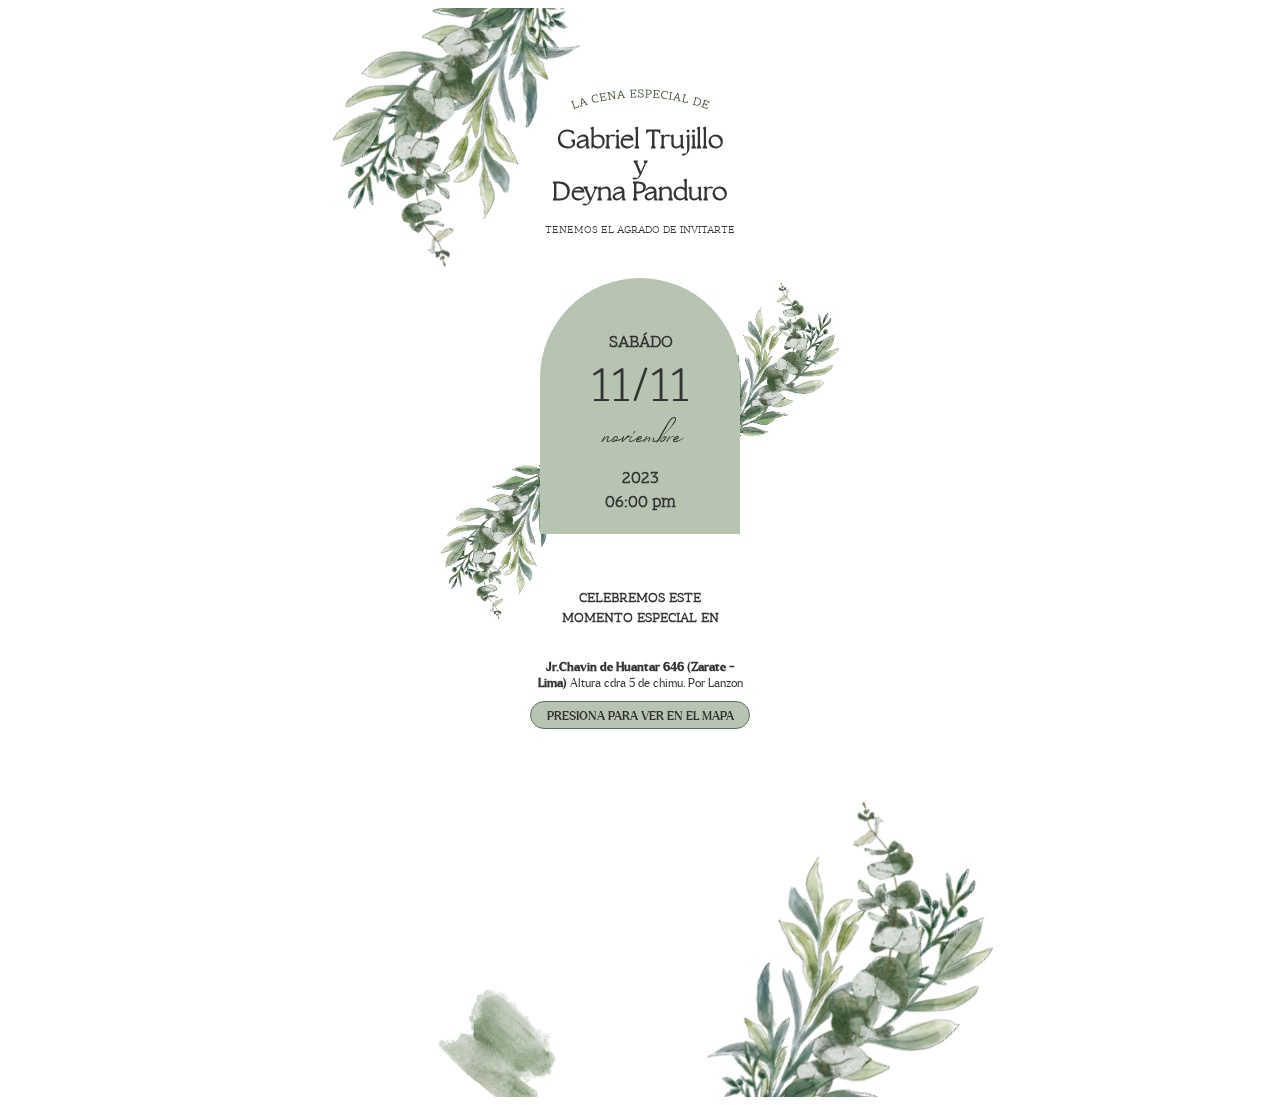
==== index.html @ 59240f62 "Add files via upload" ====
<!DOCTYPE html>
<html>
<head>
	<meta charset="utf-8">
	<meta name="viewport" content="width=device-width, initial-scale=1, maximum-scale=1" >
	<meta http-equiv="X-UA-Compatible" content="IE=edge">
	<title>Invitación</title>
	<link rel="stylesheet" href="./index.css">
	<link rel="stylesheet" href="./fonts.css">
	<link rel="stylesheet" href="https://necolas.github.io/normalize.css/8.0.1/normalize.css">

</head>
<body>
	<section class="b1">
		<div class="b1Table">
			<div class="b1TableImg1"><img class="" src="./invitacionhojas.png" width="193" alt=""></div>
			<!-- <div class="b1TableImg1-1"><img class="" src="./invitacionhojas.png" width="100" alt=""></div> -->
			<img src="./invitaciontitle.png" width="140" alt="">
			<div class="b1Title scroll-wrapper">
				<h1 class="scroll-item">Gabriel Trujillo <span>y</span> Deyna Panduro</h1>
				<p class="scroll-item">TENEMOS EL AGRADO DE INVITARTE</p>
			</div>
			<div class="b1Fecha scroll-wrapper" id="b1Fecha">
				<div class="b1TableImg2"><img class="" src="./invitacionhojas.png" width="100" alt=""></div>
				<div class="b1TableImg3"><img class="" src="./invitacionhojas.png" width="100" alt=""></div>
				<div class="b1FechaTitle">
					<h2 class="scroll-item">SABÁDO</h2>
					<div class="b1FechaNumbre scroll-item">
						<span class="b20ItemCount">11</span>/<span class="b20ItemCount">11</span>
					</div>
					<h3 class="scroll-item">noviembre</h3>
					<h4 class="scroll-item">
						<span>2023</span>
						<span>06:00 pm</span>
					</h4>
				</div>
			</div>
			<div class="b1Ubicación scroll-wrapper">
				<div class="scroll-item">
					<h2 class="">CELEBREMOS ESTE <br> MOMENTO ESPECIAL EN</h2>
					<p><strong>Jr.Chavin de Huantar 646 (Zarate - Lima)</strong> Altura cdra 5 de chimu.  Por Lanzon</p>
				</div>
				<a href="https://www.google.com/maps/place/Chavin+de+Huantar+646,+Lima+15401/@-12.027376,-77.0055119,17z/data=!3m1!4b1!4m6!3m5!1s0x9105c518de8ad63f:0x73045500a50023c1!8m2!3d-12.027376!4d-77.002937!16s%2Fg%2F11j6wj6cm7?entry=ttu" target="_blank" class="scroll-item" >PRESIONA PARA VER EN EL MAPA</a>
			</div>
			<div class="scroll-wrapper">
				<div class="b1Gracias scroll-item">
					<h2>AGRADECERÍAMOS MUCHO</h2>
					<p>Verte con una prenda verde que contraste a la perfección con nuestro <strong>Estilo Botánico de nuestro reunion</strong></p>
				</div>
				<div class="b1Fin scroll-item">
					<h2>CELEBREMOS JUNTOS</h2>
					<h3>¡Te esperamos!</h3>
				</div>
				
			</div>
			<div class="b1TableImg4"><img class="" src="./invitacionhojas.png" width="223" alt=""></div>
			<div class="b1TableImg5"><img class="" src="./invitacion-trazo.png" width="150" alt=""></div>
		</div>
	</section>
</body>

<script
  src="https://code.jquery.com/jquery-3.7.1.min.js"
  integrity="sha256-/JqT3SQfawRcv/BIHPThkBvs0OEvtFFmqPF/lYI/Cxo="
  crossorigin="anonymous"></script>

<script type="text/javascript" >
 window.addEventListener("load", (event) => {
    if(document.getElementById('b1Fecha')){
        const getScroll = () => {
            let heightWindow = parseInt(window.innerHeight / 2),
            topWindow = parseInt(window.scrollY),
            comparePos = heightWindow + topWindow,
            elB20 = document.getElementById('b1Fecha'),
            elB20line = document.getElementById('b1Fecha'),
            elB20Top = elB20.offsetTop,
            elB20lineTop = elB20line.offsetTop;
            if(comparePos > elB20Top){
        // animate count
                if(elB20.classList.contains('active') == false){
                    
                    $('.b20ItemCount').each(function () {
                        $(this).prop('Counter',0).animate({
                            Counter: $(this).text()
                        }, {
                            duration: 2000,
                            easing: 'swing',
                            step: function (now) {
                        now = Number(Math.ceil(now)).toLocaleString('en');
                                $(this).text(now);
                            }
                           });
                    });

                }
                elB20.classList.add('active')
            }

            if(comparePos > elB20lineTop){
                if(elB20line.classList.contains('active') == false){
            // loadBarScroll()
                }
                elB20line.classList.add('active')
            }
        }
        getScroll()
        window.onscroll = getScroll
    }
    console.log("page is fully loaded");
});

//OBSERVERS
// Mp4 Video en Caja
function playMp4(elementToPlay) {
	// $(elementToPlay).each(function(index, el) {
		if (!!$(elementToPlay).find('video').length) {
			$(elementToPlay).find('video').get(0).play();
			$(elementToPlay).addClass('video') 	
		}else{return}
	// });
}

//CONFIGURACION POR DEFECTO DEL OBSERVER
const appearOptions = {
    threshold: 0,
    rootMargin: "0px 0px -30% 0px"
};

const imgOptions = {
    threshold: 0,
    rootMargin: "0px 0px 10% 0px"
};

// OBSERVER BASICO (SOLO AGREGA UNA CLASE)
const simpleObs = new IntersectionObserver((entries,simpleObs)=>{
    entries.forEach(entry =>{
        let obsItem = entry.target
        if (!!entry.isIntersecting) {
            obsItem.classList.add("isVisible");
            simpleObs.unobserve(obsItem)
        }else {return;}
    })
},appearOptions)

const obsItemArray = document.querySelectorAll(".obsv");
obsItemArray.forEach(fader => {
    setTimeout(() => {
        simpleObs.observe(fader);
    }, 500);
})

// OBSERVER PARA ANIMACIONES DE ENTRADA 
const appearOnScroll = new IntersectionObserver(function(
    entries,
    appearOnScroll
    ) {
    entries.forEach(entry => {
        let scrollItem = entry.target
        if (!!entry.isIntersecting) {
            let listOfItems = scrollItem.querySelectorAll('.scroll-item')
            Array.prototype.forEach.call(listOfItems, (el, i) => {
                el.style.transitionDelay = `${i * 170}` + 'ms'
                el.classList.add("animaActive");
            })
            appearOnScroll.unobserve(scrollItem);
            
            setTimeout(() => {
                listOfItems.forEach((el)=>{
                    el.style.transitionDelay = '0ms'
                    el.classList.remove("initAnima")
                    el.classList.remove("animaActive")
                    el.classList.remove("scroll-item")
                })
            }, 1500);
        } else {return;}
    });
},
appearOptions)

const faderWrap = document.querySelectorAll(".scroll-wrapper");
faderWrap.forEach(wrap => {
    let listOfItems = wrap.querySelectorAll('.scroll-item')
    listOfItems.forEach(fader => {
        let dataAnima = fader.getAttribute('data-anima')
        if (!dataAnima) {
            fader.classList.add("initAnima")
        }else{
            fader.classList.add(`${dataAnima}`)
        }
    })
    setTimeout(() => {
        appearOnScroll.observe(wrap);
    }, 500);
})


//OBSERVER PARA IMG
const imgOnScroll = new IntersectionObserver(function(
    entries,
    imgOnScroll
    ) {
    entries.forEach(entry => {
        let scrollItem = entry.target
        let datasrc = scrollItem.getAttribute('data-src')
        if (!!entry.isIntersecting) {
            scrollItem.src = datasrc
            imgOnScroll.unobserve(scrollItem);
        } else {return;}
    });
},
imgOptions);

const imgItem = document.querySelectorAll(".imgLazy");
imgItem.forEach(img => {
  imgOnScroll.observe(img);
}); 

// OBSERVER PARA VIDEO
const playOnScroll = new IntersectionObserver(function(
    entries,
    playOnScroll
    ) {
    entries.forEach(entry => {
        let scrollItem = entry.target
        if (!!entry.isIntersecting) {
            playMp4(scrollItem)
            playOnScroll.unobserve(scrollItem);
        } else {return;}
    });
},
appearOptions);

const videoItem = document.querySelectorAll(".mp4Autoplay");
videoItem.forEach(video => {
  playOnScroll.observe(video);
}); 
 
</script>








</html>
---- index.css ----
.scroll-item{
	opacity: 0;
}
.initAnima{
	will-change: transform;
	opacity: 0;
	transition: opacity 1s cubic-bezier(.165,.84,.44,1),transform 1s cubic-bezier(.165,.84,.44,1);
	transform: translateY(4rem);
	transform-origin: top center;
	
}
.initAnima.animaActive{
	opacity: 1;
	transform: translateY(0);

}
.down-up,
.up-down,
.left-right,
.right-left,
.small-big,
.big-small,
.opacity {
  transform-origin: top center;
  will-change: transform;
  opacity: 0;
  transition: opacity 1s cubic-bezier(0.165, 0.84, 0.44, 1), transform 1s cubic-bezier(0.165, 0.84, 0.44, 1);
}
.down-up.active,
.up-down.active,
.left-right.active,
.right-left.active,
.small-big.active,
.big-small.active,
.opacity.active {
  opacity: 1;
}
.down-up {
  transform: scaleY(1.26) translateY(2rem);
}
.down-up.active {
  transform: scaleY(1) translateY(0);
}
.up-down {
  transform: translateY(-2rem);
}
.up-down.active {
  transform: translateY(0);
}
.left-right {
  transform: translateX(-2rem);
}
.left-right.active {
  transform: translateX(0);
}
.right-left {
  transform: translateX(4rem);
}
.right-left.active {
  transform: translateX(0);
}
.small-big {
  transform: scale(0.9);
}
.small-big.active {
  transform: scale(1);
}
.big-small {
  transform: scale(1.1);
}
.big-small.active {
  transform: scale(1);
}

@keyframes anima1 {
	0%{
		transform: rotateZ(0deg) scale(1) translateY(0px);
	}

	44.3333%{
		transform: rotateZ(-2deg) scale(1.02) translateY(-10px);

	}
	77.6666%{
		transform: rotateZ(2deg) scale(1) translateY(2px);

	}

	100%{
		transform: rotateZ(0deg) scale(1) translateY(0px);

	}
}

body{
	background-color: #fff;
}
.b1{

	overflow:  hidden;
	width: 100%;
}
.b1TableImg1{
	position: absolute;
	left: -60px;
	top: -110px;
	transform: rotateZ(210deg);
}
.b1TableImg1-1{
	position: absolute;
	left: -0px;
	top: -50px;
	transform: rotateZ(210deg);
	
}
.b1TableImg1 img{
	animation: anima1 6000ms infinite;
	transform-origin: bottom right;
}
.b1TableImg1-1 img{
	animation: anima1 6000ms infinite 500ms;
	transform-origin: bottom right;
}
.b1TableImg2{
	position: absolute;
	left: -80px;
	bottom: -80px;
	transform: rotateZ(210deg);
	z-index: -1;
}
.b1TableImg2 img{
	animation: anima1 6000ms infinite reverse;
	transform-origin: bottom right;
}

.b1TableImg3{
	position: absolute;
	right: -80px;
	bottom: 60px;
	transform: rotateZ(30deg);
	z-index: -1;
}
.b1TableImg3 img{
	animation: anima1 6000ms infinite 1000ms;
	transform-origin: bottom right;
}
.b1TableImg4{
	position: absolute;
	right: -100px;
	bottom: -130px;
	transform: rotateZ(30deg);
}
.b1TableImg4 img{
	animation: anima1 6000ms infinite 500ms reverse;
	transform-origin: bottom right;
}
.b1TableImg5{
	position: absolute;
	left: 0px;
	bottom: -30px;
	transform: rotateZ(0deg);
}
/* .b1TableImg5 img{
	animation: anima1 6000ms infinite 2000ms ;
	transform-origin: bottom right;
} */


.b1Table{
	max-width: 420px;
	margin:  auto;
	background-image: url('./img/invitacion.jpg');
	background-size: cover;
	padding: 80px 0;
	text-align: center;
	color: #333333;
	position: relative;
	z-index: 0;
}

.b1Table img{
	display: block;
	margin:  auto;
}
.b1Title h1{
	text-align: center;
	font-size: 26px;
	font-family: 'the_seasonslight';
	color: #333333;
}
.b1Title h1 span{
	display: block;
}
.b1Title p{
	text-align: center;
	font-size: 11px;
	font-family: 'scope_oneregular';
	color: #333333;
	margin-bottom: 40px;
}

.b1Fecha{
	width: 200px;
	height: 256px;
	background-color: #b6c4b1;
	border-radius: 100px 100px 0 0;
	margin: auto;
	display: flex;
	align-items: center;
	justify-content: center;
	padding-top: 35px;
	box-sizing: border-box;
	position: relative;

}


.b1FechaTitle h2{
	font-size: 17px;
	font-family: 'scope_oneregular';
	color: #333333;
	text-transform: uppercase;
	margin: 0 0 10px 0;
}
.b1FechaNumbre {
	font-family: 'scope_oneregular';
	font-size: 50px;
	line-height: 1;

}
.b1FechaNumbre span{
	font-size: 50px;
	color: #333333;
	font-family: 'scope_oneregular';
}
.b1FechaTitle h3{
	margin: 0 0 10px 0;
	font-size: 28px;
	font-weight: normal;
	font-family: 'quidityregular';
}
.b1FechaTitle h4{
	margin: 0px 0;
	font-size: 17px;
	font-family: 'scope_oneregular';
}
.b1FechaTitle h4 span{
	display: block;
}
.b1Ubicación{
	max-width: 220px;
	margin:  auto;
	margin-top: 55px;
	margin-bottom:  40px;
	
}	
.b1Ubicación h2{
	font-size: 14px;
	font-family: 'scope_oneregular';
	text-transform: uppercase;
	margin-bottom: 30px;
}
.b1Ubicación p{
	max-width: 270px;
	margin: auto;
	font-family: 'larken-lightregular';
	font-size: 12px;
	margin-bottom: 10px;
}

.b1Ubicación p strong{
	font-family: 'larken-mediumregular';
	font-size: 12px;
}
.b1Ubicación a{
	font-family: 'larken-mediumregular';
	appearance: none;
	font-size: 12px;
	height: 28px;
	line-height: 28px;
	background-color: #b6c4b1;
	border: 1px solid #597361;
	border-radius: 14px;
	padding: 0 10px;
	box-sizing: border-box;
	display: block;
	color: #333333;
	text-decoration: none;
}

.b1Gracias{
	margin-top: 0;
	max-width: 200px;
	margin: auto;
	margin-bottom:  40px;
}
.b1Gracias h2{
	font-size: 15px;
	color: #333333;
	font-family: 'scope_oneregular';
	text-transform: uppercase;
}
.b1Gracias p{
	font-size: 14px;
	color: #333333;
	font-family: 'larken-lightregular';
}
.b1Gracias p strong{
	font-size: 14px;
	color: #333333;
	font-family: 'larken-mediumregular';
	display: block;
}

.b1Fin h2{
	font-size: 14px;
	font-family: 'scope_oneregular';
}
.b1Fin h3{
	margin: 0;
	font-weight: normal;
	font-size: 35px;
	font-family: 'quidityregular';
}





























/* @import url('normalize.css') */
---- fonts.css ----
/*! Generated by Font Squirrel (https://www.fontsquirrel.com) on November 6, 2023 */



@font-face {
    font-family: 'the_seasonslight';
    src: url('./fontspring-demo-theseasons-lt-webfont.woff2') format('woff2'),
         url('./fontspring-demo-theseasons-lt-webfont.woff') format('woff'),
         url('./fontspring-demo-theseasons-lt-webfont.svg#the_seasonslight') format('svg');
    font-weight: normal;
    font-style: normal;

}




@font-face {
    font-family: 'the_seasonsregular';
    src: url('./fontspring-demo-theseasons-reg-webfont.woff2') format('woff2'),
         url('./fontspring-demo-theseasons-reg-webfont.woff') format('woff'),
         url('./fontspring-demo-theseasons-reg-webfont.svg#the_seasonsregular') format('svg');
    font-weight: normal;
    font-style: normal;

}




@font-face {
    font-family: 'scope_oneregular';
    src: url('./scopeone-regular-webfont.woff2') format('woff2'),
         url('./scopeone-regular-webfont.woff') format('woff'),
         url('./scopeone-regular-webfont.svg#scope_oneregular') format('svg');
    font-weight: normal;
    font-style: normal;

}




@font-face {
    font-family: 'larken-lightregular';
    src: url('./larken_light-webfont.woff2') format('woff2'),
         url('./larken_light-webfont.woff') format('woff'),
         url('./larken_light-webfont.svg#larken-lightregular') format('svg');
    font-weight: normal;
    font-style: normal;

}




@font-face {
    font-family: 'larken-mediumregular';
    src: url('./larken_medium-webfont.woff2') format('woff2'),
         url('./larken_medium-webfont.woff') format('woff'),
         url('./larken_medium-webfont.svg#larken-mediumregular') format('svg');
    font-weight: normal;
    font-style: normal;

}




@font-face {
    font-family: 'quidityregular';
    src: url('./quidity-webfont.woff2') format('woff2'),
         url('./quidity-webfont.woff') format('woff'),
         url('./quidity-webfont.svg#quidityregular') format('svg');
    font-weight: normal;
    font-style: normal;

}
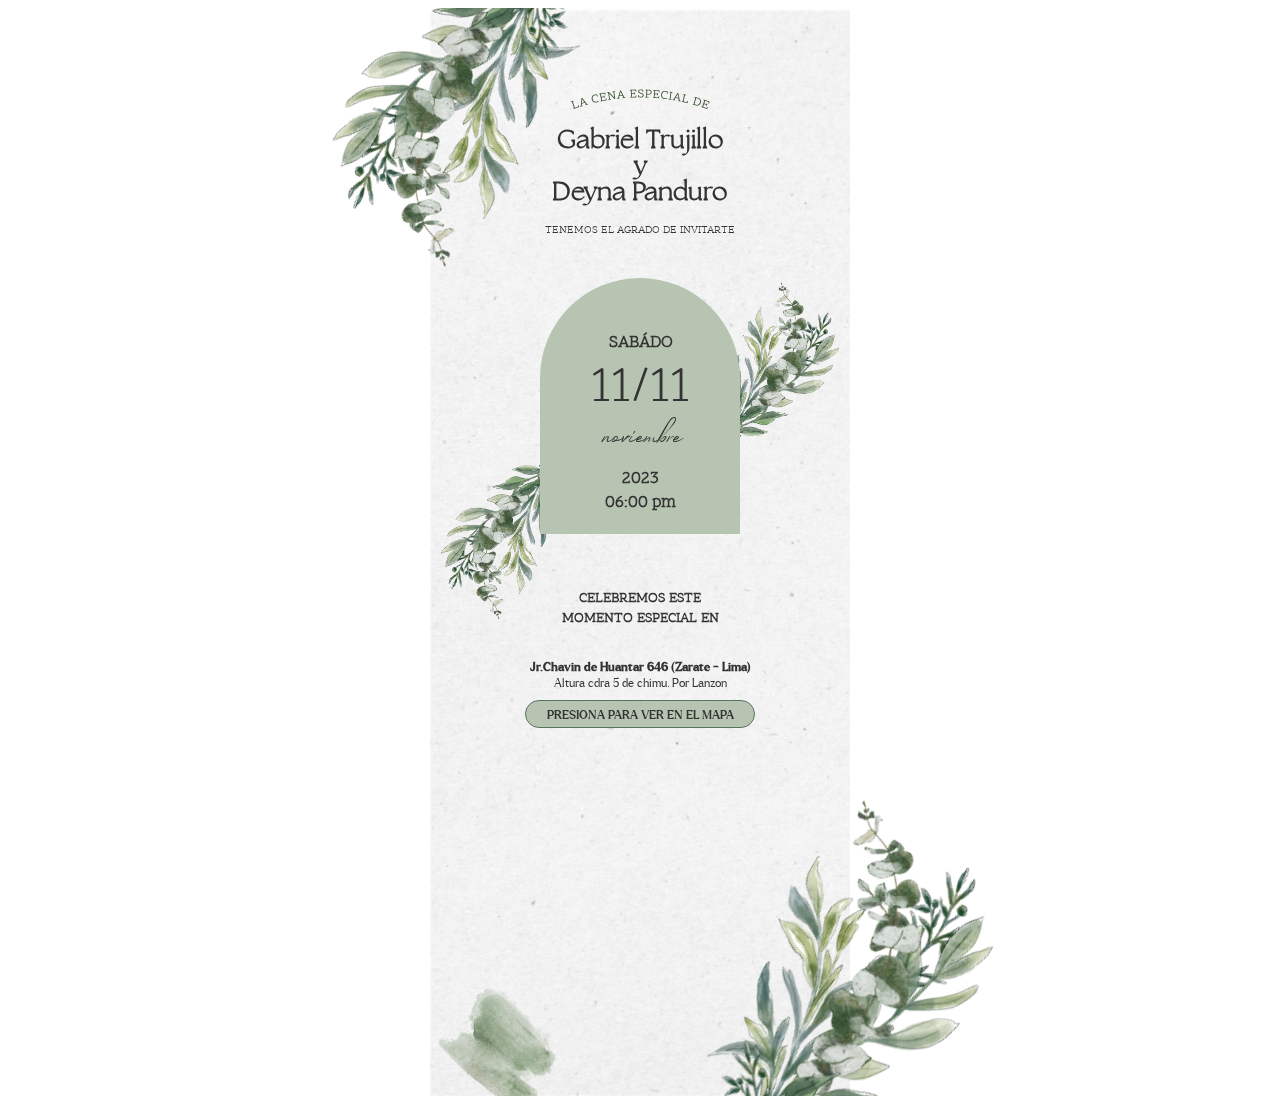
==== commit 5a9fa092: "Update index.html" ====
--- a/index.html
+++ b/index.html
@@ -45,7 +45,7 @@
 			<div class="scroll-wrapper">
 				<div class="b1Gracias scroll-item">
 					<h2>AGRADECERÍAMOS MUCHO</h2>
-					<p>Verte con una prenda verde que contraste a la perfección con nuestro <strong>Estilo Botánico de nuestro reunion</strong></p>
+					<p>Verte con una prenda verde que contraste a la perfección con nuestro <strong>Estilo Botánico de nuestro reunión</strong></p>
 				</div>
 				<div class="b1Fin scroll-item">
 					<h2>CELEBREMOS JUNTOS</h2>
@@ -244,4 +244,4 @@
 
 
 
-</html>+</html>
--- a/index.css
+++ b/index.css
@@ -169,7 +169,7 @@
 .b1Table{
 	max-width: 420px;
 	margin:  auto;
-	background-image: url('./img/invitacion.jpg');
+	background-image: url('./invitacion.jpg');
 	background-size: cover;
 	padding: 80px 0;
 	text-align: center;
@@ -248,7 +248,7 @@
 	display: block;
 }
 .b1Ubicación{
-	max-width: 220px;
+	max-width: 230px;
 	margin:  auto;
 	margin-top: 55px;
 	margin-bottom:  40px;
@@ -351,4 +351,4 @@
 
 
 
-/* @import url('normalize.css') */+/* @import url('normalize.css') */
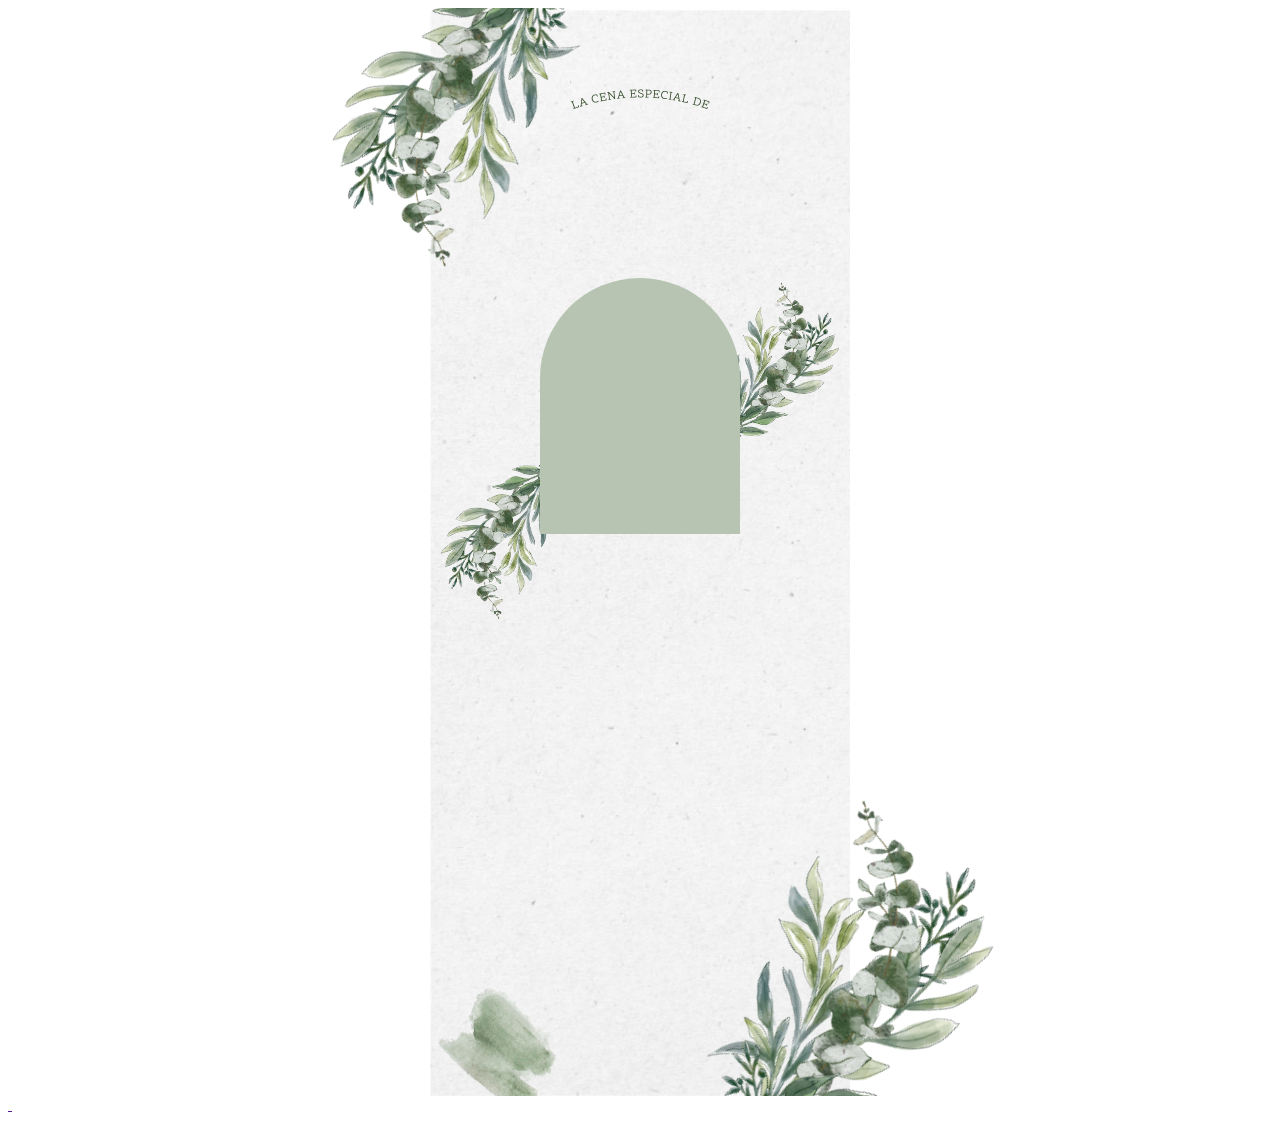
==== commit 040d1285: "Update index.html" ====
--- a/index.html
+++ b/index.html
@@ -35,7 +35,7 @@
 					</h4>
 				</div>
 			</div>
-			<div class="b1Ubicación scroll-wrapper">
+			<div class="b1Ubicacion scroll-wrapper">
 				<div class="scroll-item">
 					<h2 class="">CELEBREMOS ESTE <br> MOMENTO ESPECIAL EN</h2>
 					<p><strong>Jr.Chavin de Huantar 646 (Zarate - Lima)</strong> Altura cdra 5 de chimu.  Por Lanzon</p>
@@ -45,7 +45,7 @@
 			<div class="scroll-wrapper">
 				<div class="b1Gracias scroll-item">
 					<h2>AGRADECERÍAMOS MUCHO</h2>
-					<p>Verte con una prenda verde que contraste a la perfección con nuestro <strong>Estilo Botánico de nuestro reunión</strong></p>
+					<p>Verte con una prenda verde que contraste a la perfección con nuestro <strong>Estilo Botánico de nuestra reunion</strong></p>
 				</div>
 				<div class="b1Fin scroll-item">
 					<h2>CELEBREMOS JUNTOS</h2>
@@ -57,6 +57,22 @@
 			<div class="b1TableImg5"><img class="" src="./invitacion-trazo.png" width="150" alt=""></div>
 		</div>
 	</section>
+
+	<!-- <div class="player" >
+		<audio class="audio" src="./audio.mp3" autoplay type="audio" loop=""></audio>
+	</div> -->
+	<div class="b1PlayaudioWrapper">
+		<a href=""  class="b1Playaudio">
+			<img class="mute" src="./mute.svg" width="28" alt="">
+			<img class="on" src="./aunmute.svg" width="28" alt="">
+		</a>
+		
+	</div>
+	<div style="display:none;">
+		<audio controls autoplay id="myautoload" loop="" preload="metadata" playsinline>
+		  <source src="./audio.mp3" type="audio/mp3" >
+		</audio>
+	</div>
 </body>
 
 <script
@@ -65,6 +81,45 @@
   crossorigin="anonymous"></script>
 
 <script type="text/javascript" >
+	const button = document.querySelector(".b1Playaudio");
+	const icon = document.querySelector(".b1Playaudio > img");
+	const audio = document.querySelector("#myautoload");
+
+	button.addEventListener("click", () => {
+	  if (audio.paused) {
+	    audio.volume = 1;
+	    audio.play();
+	    button.classList.remove('up');
+	    button.classList.add('mute');
+	    
+	  } else {
+	    audio.pause();
+	    button.classList.remove('mute');
+	    button.classList.add('up');
+	  }
+	  button.classList.add("fade");
+	});
+
+	// window.onload = setInterval(GameLoop, 1000 / 10); //10fps
+
+	// let myAudio = new Audio();
+
+	// myAudio.src = './audio.mp3';
+
+	// function Gameloop() {
+	//     myAudio.play();
+	//     if (myAudio.paused == true) {
+	//         myAudio.play();
+	//     }
+	// }
+	// myAudio.addEventListener('ended', () => {
+	//     myAudio.play();
+	// })
+	$('body').on('click', '.b1Playaudio', function(event) {
+		event.preventDefault();
+		$('#myautoload').play();
+	});
+
  window.addEventListener("load", (event) => {
     if(document.getElementById('b1Fecha')){
         const getScroll = () => {
--- a/index.css
+++ b/index.css
@@ -168,6 +168,7 @@
 
 .b1Table{
 	max-width: 420px;
+	width: 100%;
 	margin:  auto;
 	background-image: url('./invitacion.jpg');
 	background-size: cover;
@@ -247,32 +248,35 @@
 .b1FechaTitle h4 span{
 	display: block;
 }
-.b1Ubicación{
+.b1Ubicacion{
 	max-width: 230px;
+	width: 100%;
 	margin:  auto;
 	margin-top: 55px;
 	margin-bottom:  40px;
 	
 }	
-.b1Ubicación h2{
+.b1Ubicacion h2{
 	font-size: 14px;
 	font-family: 'scope_oneregular';
 	text-transform: uppercase;
 	margin-bottom: 30px;
 }
-.b1Ubicación p{
+.b1Ubicacion p{
 	max-width: 270px;
+	width: 100%;
 	margin: auto;
 	font-family: 'larken-lightregular';
 	font-size: 12px;
 	margin-bottom: 10px;
 }
 
-.b1Ubicación p strong{
+.b1Ubicacion p strong{
 	font-family: 'larken-mediumregular';
 	font-size: 12px;
-}
-.b1Ubicación a{
+	display:block;
+}
+.b1Ubicacion a{
 	font-family: 'larken-mediumregular';
 	appearance: none;
 	font-size: 12px;
@@ -291,6 +295,7 @@
 .b1Gracias{
 	margin-top: 0;
 	max-width: 200px;
+	width: 100%;
 	margin: auto;
 	margin-bottom:  40px;
 }
